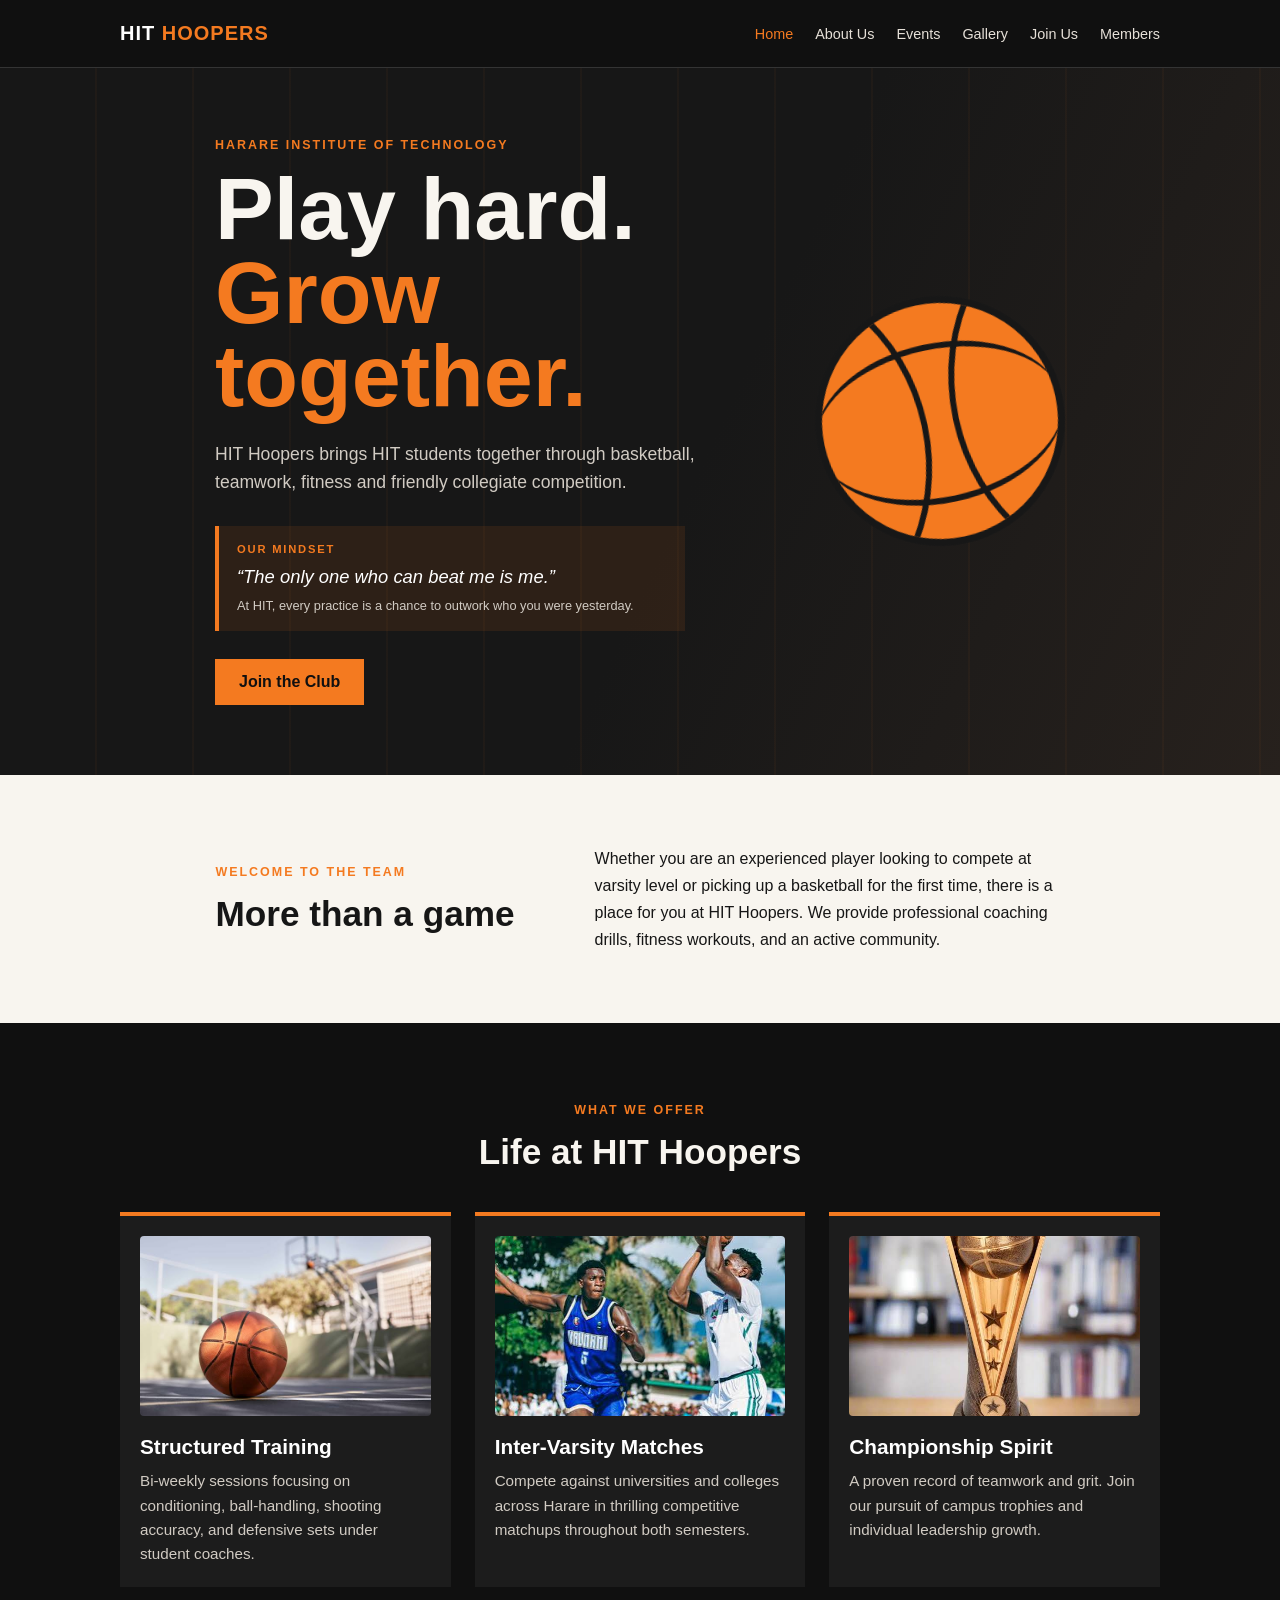
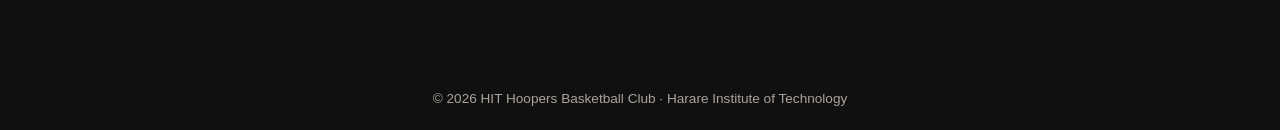
==== index.html @ 49d8e0f3 "feat: complete ICS 2102 Web Development Mini Project - HIT Hoopers website" ====
<!DOCTYPE html>
<html lang="en">
<head>
  <meta charset="UTF-8">
  <meta name="viewport" content="width=device-width, initial-scale=1.0">
  <title>HIT Hoopers | Home</title>
  <link rel="stylesheet" href="css/style.css">
  <script src="JS/script.js" defer></script>
</head>
<body>
  <header class="site-header">
    <nav class="navigation">
      <a class="logo" href="index.html">HIT <span>HOOPERS</span></a>

      <ul class="nav-links">
        <li><a class="active" href="index.html">Home</a></li>
        <li><a href="about.html">About Us</a></li>
        <li><a href="events.html">Events</a></li>
        <li><a href="gallery.html">Gallery</a></li>
        <li><a href="contact.html">Join Us</a></li>
        <li><a href="members.php">Members</a></li>
      </ul>
    </nav>
  </header>

  <main>
    <!-- Hero Banner with Mindset Quote -->
    <section class="hero reveal">
      <div class="hero-content">
        <p class="eyebrow">HARARE INSTITUTE OF TECHNOLOGY</p>
        <h1>Play hard.<br><span>Grow together.</span></h1>
        <p class="hero-text">
          HIT Hoopers brings HIT students together through basketball,
          teamwork, fitness and friendly collegiate competition.
        </p>
        <blockquote class="anime-quote">
          <span class="quote-label">OUR MINDSET</span>
          “The only one who can beat me is me.”
          <cite>At HIT, every practice is a chance to outwork who you were yesterday.</cite>
        </blockquote>
        <a class="button" href="contact.html">Join the Club</a>
      </div>

      <div class="basketball" aria-label="Basketball illustration">
        <div class="ball-line line-one"></div>
        <div class="ball-line line-two"></div>
        <div class="ball-line line-three"></div>
      </div>
    </section>

    <!-- Welcome Section -->
    <section class="welcome-section reveal">
      <div>
        <p class="eyebrow">WELCOME TO THE TEAM</p>
        <h2>More than a game</h2>
      </div>
      <p>
        Whether you are an experienced player looking to compete at varsity level or
        picking up a basketball for the first time, there is a place for you at HIT Hoopers.
        We provide professional coaching drills, fitness workouts, and an active community.
      </p>
    </section>

    <!-- Club Highlights Section with Images -->
    <section class="content-section reveal">
      <div style="text-align: center; margin-bottom: 40px;">
        <p class="eyebrow">WHAT WE OFFER</p>
        <h2>Life at HIT Hoopers</h2>
      </div>

      <div style="display: grid; grid-template-columns: repeat(auto-fit, minmax(300px, 1fr)); gap: 24px;">
        <article class="purpose-card" style="background: #1c1c1c; border-top: 4px solid #f47a20; padding: 20px;">
          <img src="images/campus-hoops-training-team.jpeg" alt="Training sessions" style="width: 100%; height: 180px; object-fit: cover; border-radius: 4px; margin-bottom: 15px;">
          <h3 style="color: #fff; font-size: 1.3rem; margin-bottom: 10px;">Structured Training</h3>
          <p style="color: #d1cbc3; font-size: 0.95rem; line-height: 1.6;">
            Bi-weekly sessions focusing on conditioning, ball-handling, shooting accuracy, and defensive sets under student coaches.
          </p>
        </article>

        <article class="purpose-card" style="background: #1c1c1c; border-top: 4px solid #f47a20; padding: 20px;">
          <img src="images/campus-hoops-game-action.jpeg" alt="Competitive fixtures" style="width: 100%; height: 180px; object-fit: cover; border-radius: 4px; margin-bottom: 15px;">
          <h3 style="color: #fff; font-size: 1.3rem; margin-bottom: 10px;">Inter-Varsity Matches</h3>
          <p style="color: #d1cbc3; font-size: 0.95rem; line-height: 1.6;">
            Compete against universities and colleges across Harare in thrilling competitive matchups throughout both semesters.
          </p>
        </article>

        <article class="purpose-card" style="background: #1c1c1c; border-top: 4px solid #f47a20; padding: 20px;">
          <img src="images/campus-hoops-trophy.jpeg" alt="Trophies and achievements" style="width: 100%; height: 180px; object-fit: cover; border-radius: 4px; margin-bottom: 15px;">
          <h3 style="color: #fff; font-size: 1.3rem; margin-bottom: 10px;">Championship Spirit</h3>
          <p style="color: #d1cbc3; font-size: 0.95rem; line-height: 1.6;">
            A proven record of teamwork and grit. Join our pursuit of campus trophies and individual leadership growth.
          </p>
        </article>
      </div>
    </section>
  </main>

  <footer class="site-footer">
    <p>&copy; 2026 HIT Hoopers Basketball Club · Harare Institute of Technology</p>
  </footer>
</body>
</html>
---- css/style.css ----
/* A small reset makes spacing more predictable on every browser. */
* {
  box-sizing: border-box;
  margin: 0;
  padding: 0;
}

body {
  background-color: #101010;
  color: #f8f5ef;
  font-family: Arial, Helvetica, sans-serif;
}

.site-header {
  background-color: #101010;
  border-bottom: 1px solid #343434;
  position: sticky;
  top: 0;
  transition: background-color 0.3s, box-shadow 0.3s;
  z-index: 10;
}

.site-header.scrolled {
  background-color: rgba(16, 16, 16, 0.96);
  box-shadow: 0 5px 18px rgba(0, 0, 0, 0.35);
}

.navigation {
  align-items: center;
  display: flex;
  justify-content: space-between;
  margin: auto;
  max-width: 1100px;
  padding: 22px 30px;
}

.logo {
  color: #ffffff;
  font-size: 1.25rem;
  font-weight: bold;
  letter-spacing: 1px;
  text-decoration: none;
}

.logo span,
.eyebrow,
h1 span {
  color: #f47a20;
}

.nav-links {
  display: flex;
  gap: 22px;
  list-style: none;
}

.nav-links a {
  color: #e6e0d8;
  font-size: 0.9rem;
  text-decoration: none;
}

.nav-links a:hover,
.nav-links .active {
  color: #f47a20;
}

.hero {
  align-items: center;
  background: linear-gradient(115deg, #171717 55%, #27211d);
  display: flex;
  gap: 70px;
  justify-content: center;
  min-height: 510px;
  padding: 70px 30px;
  position: relative;
}

.hero::before {
  animation: court-lines 12s linear infinite;
  background-image: repeating-linear-gradient(90deg, transparent 0, transparent 95px, rgba(244, 122, 32, 0.08) 96px, transparent 97px);
  content: "";
  inset: 0;
  pointer-events: none;
  position: absolute;
}

.hero-content,
.basketball {
  position: relative;
}

.hero-content {
  max-width: 530px;
}

.eyebrow {
  font-size: 0.78rem;
  font-weight: bold;
  letter-spacing: 2px;
  margin-bottom: 15px;
}

h1 {
  font-size: clamp(3rem, 7vw, 5.5rem);
  line-height: 0.95;
  margin-bottom: 22px;
}

.hero-text {
  color: #d1cbc3;
  font-size: 1.1rem;
  line-height: 1.6;
  margin-bottom: 30px;
  max-width: 480px;
}

.anime-quote {
  background: rgba(244, 122, 32, 0.1);
  border-left: 4px solid #f47a20;
  color: #ffffff;
  font-size: 1.15rem;
  font-style: italic;
  line-height: 1.5;
  margin: 0 0 28px;
  max-width: 470px;
  padding: 15px 18px;
}

.quote-label {
  color: #f47a20;
  display: block;
  font-size: 0.7rem;
  font-style: normal;
  font-weight: bold;
  letter-spacing: 1.8px;
  margin-bottom: 5px;
}

.anime-quote cite {
  color: #d1cbc3;
  display: block;
  font-size: 0.8rem;
  font-style: normal;
  margin-top: 6px;
}

.button {
  background-color: #f47a20;
  color: #101010;
  display: inline-block;
  font-weight: bold;
  padding: 14px 24px;
  text-decoration: none;
}

.button:hover {
  background-color: #ff974a;
}

/* This circle and its curved lines create a basketball without an image. */
.basketball {
  background-color: #f47a20;
  border: 7px solid #171717;
  border-radius: 50%;
  height: 250px;
  overflow: hidden;
  position: relative;
  transform: rotate(-12deg);
  width: 250px;
}

.ball-line {
  border: 6px solid #171717;
  border-radius: 50%;
  position: absolute;
}

.line-one {
  height: 360px;
  left: -195px;
  top: -61px;
  width: 300px;
}

.line-two {
  height: 360px;
  right: -195px;
  top: -61px;
  width: 300px;
}

.line-three {
  border-left: 0;
  border-right: 0;
  height: 160px;
  left: -8px;
  top: 40px;
  width: 250px;
}

.welcome-section {
  align-items: center;
  background-color: #f8f5ef;
  color: #161616;
  display: flex;
  gap: 80px;
  justify-content: center;
  padding: 70px 30px;
}

h2 {
  font-size: 2.2rem;
}

.welcome-section > p {
  line-height: 1.7;
  max-width: 470px;
}

.site-footer {
  color: #aaa39b;
  font-size: 0.85rem;
  padding: 24px 30px;
  text-align: center;
}

/* Gentle page and hover animations. */
.page-banner > *, .hero-content, .welcome-section > * { animation: appear 0.8s ease-out both; }
.page-banner > *:nth-child(2) { animation-delay: 0.12s; }
.page-banner > *:nth-child(3) { animation-delay: 0.24s; }
.basketball { animation: float-ball 3.5s ease-in-out infinite; }
@keyframes appear { from { opacity: 0; transform: translateY(20px); } to { opacity: 1; transform: translateY(0); } }
@keyframes float-ball { 0%, 100% { transform: rotate(-12deg) translateY(0); } 50% { transform: rotate(-4deg) translateY(-13px); } }
@keyframes court-lines { from { background-position: 0 0; } to { background-position: 192px 0; } }

.js-enabled .reveal { opacity: 0; transform: translateY(35px); transition: opacity 0.75s ease-out, transform 0.75s ease-out; }
.js-enabled .reveal.visible { opacity: 1; transform: translateY(0); }

/* Events */
.section-intro { color: #f47a20; font-weight: bold; margin-bottom: 22px; text-transform: uppercase; }
.event-list { display: grid; gap: 18px; grid-template-columns: repeat(3, 1fr); }
.event-card { animation: appear 0.7s ease-out both; background: #242424; border-bottom: 4px solid #f47a20; padding: 28px; transition: transform 0.25s, background-color 0.25s; }
.event-card:hover { background-color: #302b27; transform: translateY(-8px); }
.event-date { color: #f47a20; font-weight: bold; letter-spacing: 1px; margin-bottom: 25px; }
.event-card h2 { font-size: 1.55rem; margin-bottom: 10px; }.event-card > p:not(.event-date) { color: #d1cbc3; margin-bottom: 28px; }.event-card a { color: #fff; font-weight: bold; text-decoration: none; }

@media (max-width: 950px) {
  .event-list {
    grid-template-columns: repeat(2, minmax(0, 1fr));
  }
}

@media (max-width: 560px) {
  .events-section.content-section {
    padding-left: 18px;
    padding-right: 18px;
  }

  .event-list {
    grid-template-columns: 1fr;
  }

  .event-card {
    padding: 23px;
  }

  .event-card h2 {
    font-size: 1.35rem;
  }
}

/* Gallery */
.gallery-grid { display: grid; gap: 18px; grid-template-columns: repeat(3, 1fr); }
.gallery-item { align-items: center; animation: appear 0.8s ease-out both; display: flex; flex-direction: column; height: 220px; justify-content: center; margin: 0; overflow: hidden; position: relative; transition: transform 0.3s; }
.gallery-item:hover { transform: scale(1.04); }.gallery-item:hover .gallery-symbol { transform: scale(1.2) rotate(12deg); }.gallery-symbol { font-size: 4.5rem; transition: transform 0.35s; }.gallery-item figcaption { bottom: 18px; font-weight: bold; position: absolute; }
.gallery-one, .gallery-four { background: #db6419; }.gallery-two, .gallery-five { background: #53443b; }.gallery-three, .gallery-six { background: #8b3323; }.gallery-note { color: #aaa39b; margin-top: 25px; text-align: center; }

.gallery-item img {
  height: 100%;
  object-fit: cover;
  transition: transform 0.4s ease;
  width: 100%;
}

.gallery-item:hover img {
  transform: scale(1.12);
}

.purpose-card, .event-card, .gallery-item { transition: transform 0.35s ease, box-shadow 0.35s ease, background-color 0.25s; }
.purpose-card:hover, .gallery-item:hover { box-shadow: 0 14px 28px rgba(0, 0, 0, 0.25); transform: translateY(-8px); }

/* Join form and PHP response */
.contact-section { display: grid; gap: 80px; grid-template-columns: 1fr 1fr; }.contact-copy h2 { margin-bottom: 20px; }.contact-copy > p:last-child { color: #d1cbc3; line-height: 1.8; }
.join-form { background: #242424; display: flex; flex-direction: column; padding: 30px; }.join-form label { font-weight: bold; margin: 12px 0 7px; }.join-form input, .join-form textarea { background: #151515; border: 1px solid #555; color: #fff; font: inherit; padding: 12px; }.join-form input:focus, .join-form textarea:focus { border-color: #f47a20; outline: none; }.join-form .button { border: 0; cursor: pointer; margin-top: 12px; text-align: left; }.form-message { color: #ff974a; min-height: 20px; padding-top: 10px; }
.response-page { align-items: center; display: flex; justify-content: center; min-height: 100vh; padding: 30px; }.response-card { animation: appear 0.8s ease-out; background: #242424; max-width: 600px; padding: 55px; text-align: center; }.response-card h1 { font-size: 3rem; margin-bottom: 20px; }.response-card > p:not(.eyebrow) { color: #d1cbc3; line-height: 1.7; margin-bottom: 28px; }

/* About page */
.page-banner {
  background-color: #24201d;
  padding: 75px 30px;
  text-align: center;
}

.page-banner h1 {
  font-size: clamp(2.8rem, 6vw, 4.5rem);
  margin-bottom: 16px;
}

.page-banner > p:last-child {
  color: #d1cbc3;
  margin: auto;
  max-width: 550px;
}

.content-section {
  margin: auto;
  max-width: 1100px;
  padding: 80px 30px;
}

.about-introduction {
  align-items: start;
  display: grid;
  gap: 70px;
  grid-template-columns: 1fr 1fr;
}

.about-introduction > p {
  color: #d1cbc3;
  font-size: 1.08rem;
  line-height: 1.8;
}

.purpose-section {
  background-color: #f8f5ef;
  color: #171717;
  display: grid;
  gap: 24px;
  grid-template-columns: repeat(3, 1fr);
  padding: 70px max(30px, calc((100% - 1040px) / 2));
}

.purpose-card {
  border-top: 5px solid #f47a20;
  padding: 25px 5px;
}

.purpose-card h2 {
  font-size: 1.7rem;
  margin-bottom: 15px;
}

.purpose-card p,
.purpose-card li {
  line-height: 1.7;
}

.purpose-card ul {
  padding-left: 20px;
}

.committee-section h2 {
  margin-bottom: 30px;
}

.table-wrapper {
  overflow-x: auto;
}

table {
  border-collapse: collapse;
  min-width: 650px;
  width: 100%;
}

th,
td {
  border-bottom: 1px solid #3b3b3b;
  padding: 17px;
  text-align: left;
}

th {
  background-color: #f47a20;
  color: #171717;
}

td {
  color: #ded8d0;
}

@media (max-width: 700px) {
  .navigation,
  .hero,
  .welcome-section {
    align-items: flex-start;
    flex-direction: column;
  }

  .navigation {
    gap: 18px;
  }

  .nav-links {
    flex-wrap: wrap;
    gap: 12px 18px;
  }

  .hero {
    gap: 40px;
  }

  .basketball {
    align-self: center;
    height: 190px;
    width: 190px;
  }

  .about-introduction,
  .purpose-section,
  .event-list,
  .gallery-grid,
  .contact-section {
    grid-template-columns: 1fr;
  }

  .about-introduction {
    gap: 25px;
  }
}

/* ==========================================================================
   Interactive Enhancements: Filters, Modal Lightbox, & Detailed Forms
   ========================================================================== */

/* Filter Controls for Events (onclick demonstration) */
.events-header-bar {
  display: flex;
  justify-content: space-between;
  align-items: center;
  flex-wrap: wrap;
  gap: 15px;
  margin-bottom: 25px;
}

.filter-controls {
  display: flex;
  gap: 10px;
  flex-wrap: wrap;
}

.filter-btn {
  background: #242424;
  border: 1px solid #444;
  color: #d1cbc3;
  padding: 8px 16px;
  border-radius: 20px;
  font-size: 0.85rem;
  font-weight: bold;
  cursor: pointer;
  transition: all 0.25s ease;
}

.filter-btn:hover,
.filter-btn.active {
  background: #f47a20;
  border-color: #f47a20;
  color: #101010;
}

/* Gallery Modal / Lightbox (interactive onclick modal) */
.gallery-modal {
  display: none;
  position: fixed;
  z-index: 1000;
  inset: 0;
  background-color: rgba(0, 0, 0, 0.85);
  backdrop-filter: blur(5px);
  justify-content: center;
  align-items: center;
  padding: 20px;
}

.gallery-modal.open {
  display: flex;
  animation: appear 0.3s ease-out;
}

.gallery-modal-content {
  position: relative;
  max-width: 900px;
  width: 100%;
  background: #1e1e1e;
  border: 1px solid #444;
  border-radius: 8px;
  padding: 18px;
  text-align: center;
}

.gallery-modal-content img {
  max-height: 75vh;
  width: auto;
  max-width: 100%;
  border-radius: 4px;
  object-fit: contain;
}

.gallery-modal-close {
  position: absolute;
  top: 10px;
  right: 16px;
  color: #fff;
  font-size: 2.2rem;
  font-weight: bold;
  cursor: pointer;
  transition: color 0.2s;
  line-height: 1;
}

.gallery-modal-close:hover {
  color: #f47a20;
}

/* Enhanced Form Controls (select, radio buttons, fieldsets) */
.join-form select {
  background: #151515;
  border: 1px solid #555;
  color: #fff;
  font: inherit;
  padding: 12px;
}

.join-form select:focus {
  border-color: #f47a20;
  outline: none;
}

.radio-group {
  display: flex;
  gap: 20px;
  margin: 10px 0 16px;
  flex-wrap: wrap;
}

.radio-label {
  display: flex;
  align-items: center;
  gap: 8px;
  cursor: pointer;
  font-size: 0.95rem;
  color: #d1cbc3;
}

.radio-label input[type="radio"] {
  accent-color: #f47a20;
  width: 18px;
  height: 18px;
}

/* Ordered list styling for membership steps */
.steps-list {
  counter-reset: step-counter;
  list-style: none;
  padding-left: 0;
  margin-top: 20px;
}

.steps-list li {
  counter-increment: step-counter;
  position: relative;
  padding-left: 45px;
  margin-bottom: 22px;
  line-height: 1.6;
}

.steps-list li::before {
  content: counter(step-counter);
  position: absolute;
  left: 0;
  top: 0;
  background-color: #f47a20;
  color: #101010;
  font-weight: bold;
  border-radius: 50%;
  width: 30px;
  height: 30px;
  display: flex;
  align-items: center;
  justify-content: center;
  font-size: 0.9rem;
}
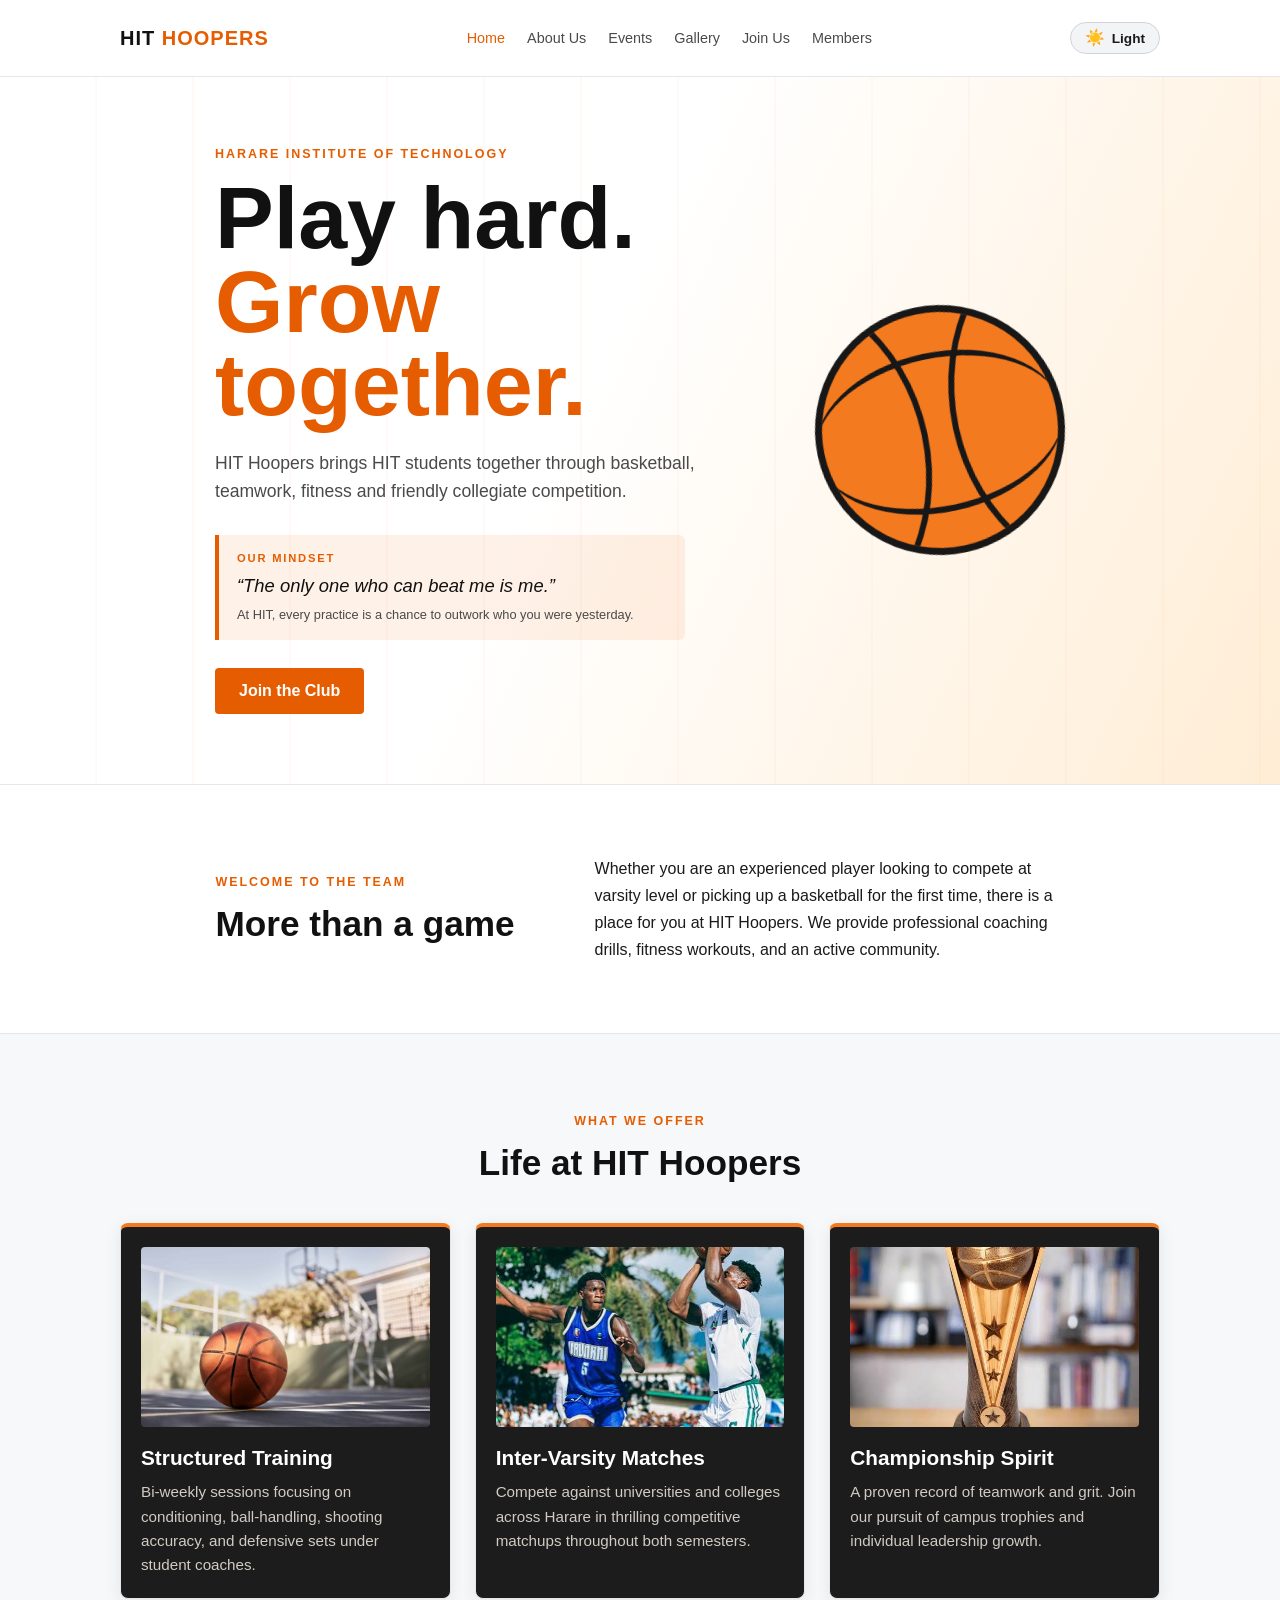
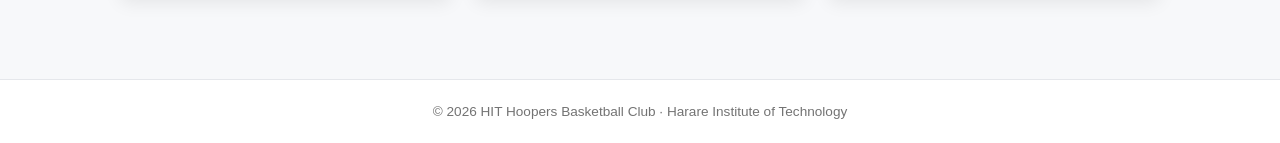
==== commit 28a0eb16: "feat: add automatic browser theme detection and interactive light/dark mode switcher" ====
--- a/index.html
+++ b/index.html
@@ -5,6 +5,9 @@
   <meta name="viewport" content="width=device-width, initial-scale=1.0">
   <title>HIT Hoopers | Home</title>
   <link rel="stylesheet" href="css/style.css">
+  <script>
+    (function(){var s=localStorage.getItem('hit_hoopers_theme');var d=window.matchMedia&&window.matchMedia('(prefers-color-scheme: dark)').matches;document.documentElement.setAttribute('data-theme',s||(d?'dark':'light'));})();
+  </script>
   <script src="JS/script.js" defer></script>
 </head>
 <body>
@@ -20,6 +23,11 @@
         <li><a href="contact.html">Join Us</a></li>
         <li><a href="members.php">Members</a></li>
       </ul>
+
+      <button id="theme-toggle" class="theme-toggle-btn" type="button" aria-label="Toggle theme" title="Switch between Dark and Light mode">
+        <span class="theme-icon">🌙</span>
+        <span class="theme-label">Dark</span>
+      </button>
     </nav>
   </header>
 
--- a/css/style.css
+++ b/css/style.css
@@ -1,3 +1,72 @@
+/* ==========================================================================
+   CSS Custom Properties (Dark / Light Theme System)
+   ========================================================================== */
+:root {
+  --bg-body: #101010;
+  --bg-header: #101010;
+  --bg-header-scrolled: rgba(16, 16, 16, 0.96);
+  --bg-hero: linear-gradient(115deg, #171717 55%, #27211d);
+  --bg-banner: #24201d;
+  --bg-card: #242424;
+  --bg-card-hover: #302b27;
+  --bg-welcome: #f8f5ef;
+  --text-welcome: #161616;
+  --bg-purpose: #f8f5ef;
+  --text-purpose: #171717;
+  --text-primary: #f8f5ef;
+  --text-secondary: #d1cbc3;
+  --text-muted: #aaa39b;
+  --text-heading: #ffffff;
+  --accent: #f47a20;
+  --accent-hover: #ff974a;
+  --border-color: #343434;
+  --input-bg: #151515;
+  --input-border: #555555;
+  --input-text: #ffffff;
+  --table-border: #3b3b3b;
+  --table-th-bg: #f47a20;
+  --table-th-text: #171717;
+  --table-td-text: #ded8d0;
+  --modal-bg: #1e1e1e;
+  --shadow-card: 0 5px 18px rgba(0, 0, 0, 0.35);
+  --theme-btn-bg: #222222;
+  --theme-btn-border: #444444;
+  --theme-btn-text: #f8f5ef;
+}
+
+[data-theme="light"] {
+  --bg-body: #f7f8fa;
+  --bg-header: #ffffff;
+  --bg-header-scrolled: rgba(255, 255, 255, 0.96);
+  --bg-hero: linear-gradient(115deg, #ffffff 45%, #ffedd5 100%);
+  --bg-banner: #fff7ed;
+  --bg-card: #ffffff;
+  --bg-card-hover: #fff3e6;
+  --bg-welcome: #ffffff;
+  --text-welcome: #1a1a1a;
+  --bg-purpose: #f3f4f6;
+  --text-purpose: #1a1a1a;
+  --text-primary: #1a1a1a;
+  --text-secondary: #4a4a4a;
+  --text-muted: #737373;
+  --text-heading: #111111;
+  --accent: #e65c00;
+  --accent-hover: #f47a20;
+  --border-color: #e5e7eb;
+  --input-bg: #ffffff;
+  --input-border: #d1d5db;
+  --input-text: #1a1a1a;
+  --table-border: #e5e7eb;
+  --table-th-bg: #e65c00;
+  --table-th-text: #ffffff;
+  --table-td-text: #262626;
+  --modal-bg: #ffffff;
+  --shadow-card: 0 4px 18px rgba(0, 0, 0, 0.08);
+  --theme-btn-bg: #f3f4f6;
+  --theme-btn-border: #d1d5db;
+  --theme-btn-text: #1a1a1a;
+}
+
 /* A small reset makes spacing more predictable on every browser. */
 * {
   box-sizing: border-box;
@@ -6,23 +75,24 @@
 }
 
 body {
-  background-color: #101010;
-  color: #f8f5ef;
+  background-color: var(--bg-body);
+  color: var(--text-primary);
   font-family: Arial, Helvetica, sans-serif;
+  transition: background-color 0.3s ease, color 0.3s ease;
 }
 
 .site-header {
-  background-color: #101010;
-  border-bottom: 1px solid #343434;
+  background-color: var(--bg-header);
+  border-bottom: 1px solid var(--border-color);
   position: sticky;
   top: 0;
-  transition: background-color 0.3s, box-shadow 0.3s;
+  transition: background-color 0.3s, box-shadow 0.3s, border-color 0.3s;
   z-index: 10;
 }
 
 .site-header.scrolled {
-  background-color: rgba(16, 16, 16, 0.96);
-  box-shadow: 0 5px 18px rgba(0, 0, 0, 0.35);
+  background-color: var(--bg-header-scrolled);
+  box-shadow: var(--shadow-card);
 }
 
 .navigation {
@@ -32,48 +102,82 @@
   margin: auto;
   max-width: 1100px;
   padding: 22px 30px;
+  gap: 20px;
 }
 
 .logo {
-  color: #ffffff;
+  color: var(--text-heading);
   font-size: 1.25rem;
   font-weight: bold;
   letter-spacing: 1px;
   text-decoration: none;
+  transition: color 0.3s ease;
 }
 
 .logo span,
 .eyebrow,
 h1 span {
-  color: #f47a20;
+  color: var(--accent);
 }
 
 .nav-links {
   display: flex;
   gap: 22px;
   list-style: none;
+  align-items: center;
 }
 
 .nav-links a {
-  color: #e6e0d8;
+  color: var(--text-secondary);
   font-size: 0.9rem;
   text-decoration: none;
+  transition: color 0.2s;
 }
 
 .nav-links a:hover,
 .nav-links .active {
-  color: #f47a20;
+  color: var(--accent);
+}
+
+/* Interactive Theme Toggle Button */
+.theme-toggle-btn {
+  align-items: center;
+  background-color: var(--theme-btn-bg);
+  border: 1px solid var(--theme-btn-border);
+  border-radius: 20px;
+  color: var(--theme-btn-text);
+  cursor: pointer;
+  display: inline-flex;
+  font-family: inherit;
+  font-size: 0.85rem;
+  font-weight: 600;
+  gap: 7px;
+  padding: 7px 14px;
+  transition: all 0.25s ease;
+  user-select: none;
+}
+
+.theme-toggle-btn:hover {
+  border-color: var(--accent);
+  color: var(--accent);
+  transform: translateY(-1px);
+}
+
+.theme-toggle-btn .theme-icon {
+  font-size: 1rem;
+  line-height: 1;
 }
 
 .hero {
   align-items: center;
-  background: linear-gradient(115deg, #171717 55%, #27211d);
+  background: var(--bg-hero);
   display: flex;
   gap: 70px;
   justify-content: center;
   min-height: 510px;
   padding: 70px 30px;
   position: relative;
+  transition: background 0.3s ease;
 }
 
 .hero::before {
@@ -105,10 +209,11 @@
   font-size: clamp(3rem, 7vw, 5.5rem);
   line-height: 0.95;
   margin-bottom: 22px;
+  color: var(--text-heading);
 }
 
 .hero-text {
-  color: #d1cbc3;
+  color: var(--text-secondary);
   font-size: 1.1rem;
   line-height: 1.6;
   margin-bottom: 30px;
@@ -117,18 +222,19 @@
 
 .anime-quote {
   background: rgba(244, 122, 32, 0.1);
-  border-left: 4px solid #f47a20;
-  color: #ffffff;
+  border-left: 4px solid var(--accent);
+  color: var(--text-heading);
   font-size: 1.15rem;
   font-style: italic;
   line-height: 1.5;
   margin: 0 0 28px;
   max-width: 470px;
   padding: 15px 18px;
+  border-radius: 0 6px 6px 0;
 }
 
 .quote-label {
-  color: #f47a20;
+  color: var(--accent);
   display: block;
   font-size: 0.7rem;
   font-style: normal;
@@ -138,7 +244,7 @@
 }
 
 .anime-quote cite {
-  color: #d1cbc3;
+  color: var(--text-secondary);
   display: block;
   font-size: 0.8rem;
   font-style: normal;
@@ -146,16 +252,19 @@
 }
 
 .button {
-  background-color: #f47a20;
-  color: #101010;
+  background-color: var(--accent);
+  color: #ffffff;
   display: inline-block;
   font-weight: bold;
   padding: 14px 24px;
   text-decoration: none;
+  border-radius: 4px;
+  transition: background-color 0.2s, transform 0.2s;
 }
 
 .button:hover {
-  background-color: #ff974a;
+  background-color: var(--accent-hover);
+  transform: translateY(-1px);
 }
 
 /* This circle and its curved lines create a basketball without an image. */
@@ -201,16 +310,20 @@
 
 .welcome-section {
   align-items: center;
-  background-color: #f8f5ef;
-  color: #161616;
+  background-color: var(--bg-welcome);
+  color: var(--text-welcome);
   display: flex;
   gap: 80px;
   justify-content: center;
   padding: 70px 30px;
+  border-top: 1px solid var(--border-color);
+  border-bottom: 1px solid var(--border-color);
+  transition: background-color 0.3s ease, color 0.3s ease;
 }
 
 h2 {
   font-size: 2.2rem;
+  color: var(--text-heading);
 }
 
 .welcome-section > p {
@@ -219,10 +332,13 @@
 }
 
 .site-footer {
-  color: #aaa39b;
+  background-color: var(--bg-header);
+  border-top: 1px solid var(--border-color);
+  color: var(--text-muted);
   font-size: 0.85rem;
   padding: 24px 30px;
   text-align: center;
+  transition: background-color 0.3s ease, color 0.3s ease;
 }
 
 /* Gentle page and hover animations. */
@@ -238,12 +354,42 @@
 .js-enabled .reveal.visible { opacity: 1; transform: translateY(0); }
 
 /* Events */
-.section-intro { color: #f47a20; font-weight: bold; margin-bottom: 22px; text-transform: uppercase; }
+.section-intro { color: var(--accent); font-weight: bold; margin-bottom: 22px; text-transform: uppercase; }
 .event-list { display: grid; gap: 18px; grid-template-columns: repeat(3, 1fr); }
-.event-card { animation: appear 0.7s ease-out both; background: #242424; border-bottom: 4px solid #f47a20; padding: 28px; transition: transform 0.25s, background-color 0.25s; }
-.event-card:hover { background-color: #302b27; transform: translateY(-8px); }
-.event-date { color: #f47a20; font-weight: bold; letter-spacing: 1px; margin-bottom: 25px; }
-.event-card h2 { font-size: 1.55rem; margin-bottom: 10px; }.event-card > p:not(.event-date) { color: #d1cbc3; margin-bottom: 28px; }.event-card a { color: #fff; font-weight: bold; text-decoration: none; }
+.event-card { 
+  animation: appear 0.7s ease-out both; 
+  background: var(--bg-card); 
+  border: 1px solid var(--border-color);
+  border-bottom: 4px solid var(--accent); 
+  border-radius: 6px;
+  box-shadow: var(--shadow-card);
+  padding: 28px; 
+  transition: transform 0.25s, background-color 0.25s, box-shadow 0.25s; 
+}
+.event-card:hover { 
+  background-color: var(--bg-card-hover); 
+  transform: translateY(-8px); 
+}
+.event-date { 
+  color: var(--accent); 
+  font-weight: bold; 
+  letter-spacing: 1px; 
+  margin-bottom: 25px; 
+}
+.event-card h2 { 
+  color: var(--text-heading);
+  font-size: 1.55rem; 
+  margin-bottom: 10px; 
+}
+.event-card > p:not(.event-date) { 
+  color: var(--text-secondary); 
+  margin-bottom: 28px; 
+}
+.event-card a { 
+  color: var(--accent); 
+  font-weight: bold; 
+  text-decoration: none; 
+}
 
 @media (max-width: 950px) {
   .event-list {
@@ -291,24 +437,98 @@
 .purpose-card:hover, .gallery-item:hover { box-shadow: 0 14px 28px rgba(0, 0, 0, 0.25); transform: translateY(-8px); }
 
 /* Join form and PHP response */
-.contact-section { display: grid; gap: 80px; grid-template-columns: 1fr 1fr; }.contact-copy h2 { margin-bottom: 20px; }.contact-copy > p:last-child { color: #d1cbc3; line-height: 1.8; }
-.join-form { background: #242424; display: flex; flex-direction: column; padding: 30px; }.join-form label { font-weight: bold; margin: 12px 0 7px; }.join-form input, .join-form textarea { background: #151515; border: 1px solid #555; color: #fff; font: inherit; padding: 12px; }.join-form input:focus, .join-form textarea:focus { border-color: #f47a20; outline: none; }.join-form .button { border: 0; cursor: pointer; margin-top: 12px; text-align: left; }.form-message { color: #ff974a; min-height: 20px; padding-top: 10px; }
-.response-page { align-items: center; display: flex; justify-content: center; min-height: 100vh; padding: 30px; }.response-card { animation: appear 0.8s ease-out; background: #242424; max-width: 600px; padding: 55px; text-align: center; }.response-card h1 { font-size: 3rem; margin-bottom: 20px; }.response-card > p:not(.eyebrow) { color: #d1cbc3; line-height: 1.7; margin-bottom: 28px; }
+.contact-section { display: grid; gap: 80px; grid-template-columns: 1fr 1fr; }
+.contact-copy h2 { margin-bottom: 20px; color: var(--text-heading); }
+.contact-copy > p:last-child { color: var(--text-secondary); line-height: 1.8; }
+.join-form { 
+  background: var(--bg-card); 
+  border: 1px solid var(--border-color);
+  border-radius: 8px;
+  box-shadow: var(--shadow-card);
+  display: flex; 
+  flex-direction: column; 
+  padding: 30px; 
+  transition: background-color 0.3s ease, border-color 0.3s ease;
+}
+.join-form label { 
+  color: var(--text-heading);
+  font-weight: bold; 
+  margin: 12px 0 7px; 
+}
+.join-form input, 
+.join-form select,
+.join-form textarea { 
+  background: var(--input-bg); 
+  border: 1px solid var(--input-border); 
+  border-radius: 4px;
+  color: var(--input-text); 
+  font: inherit; 
+  padding: 12px; 
+  transition: border-color 0.2s;
+}
+.join-form input:focus, 
+.join-form select:focus,
+.join-form textarea:focus { 
+  border-color: var(--accent); 
+  outline: none; 
+}
+.join-form .button { 
+  border: 0; 
+  cursor: pointer; 
+  margin-top: 12px; 
+  text-align: left; 
+}
+.form-message { 
+  color: var(--accent); 
+  min-height: 20px; 
+  padding-top: 10px; 
+}
+.response-page { 
+  align-items: center; 
+  display: flex; 
+  justify-content: center; 
+  min-height: 100vh; 
+  padding: 30px; 
+  background-color: var(--bg-body);
+}
+.response-card { 
+  animation: appear 0.8s ease-out; 
+  background: var(--bg-card); 
+  border: 1px solid var(--border-color);
+  border-radius: 8px;
+  box-shadow: var(--shadow-card);
+  max-width: 600px; 
+  padding: 55px; 
+  text-align: center; 
+}
+.response-card h1 { 
+  color: var(--text-heading);
+  font-size: 3rem; 
+  margin-bottom: 20px; 
+}
+.response-card > p:not(.eyebrow) { 
+  color: var(--text-secondary); 
+  line-height: 1.7; 
+  margin-bottom: 28px; 
+}
 
 /* About page */
 .page-banner {
-  background-color: #24201d;
+  background-color: var(--bg-banner);
+  border-bottom: 1px solid var(--border-color);
   padding: 75px 30px;
   text-align: center;
+  transition: background-color 0.3s ease;
 }
 
 .page-banner h1 {
   font-size: clamp(2.8rem, 6vw, 4.5rem);
   margin-bottom: 16px;
+  color: var(--text-heading);
 }
 
 .page-banner > p:last-child {
-  color: #d1cbc3;
+  color: var(--text-secondary);
   margin: auto;
   max-width: 550px;
 }
@@ -327,32 +547,42 @@
 }
 
 .about-introduction > p {
-  color: #d1cbc3;
+  color: var(--text-secondary);
   font-size: 1.08rem;
   line-height: 1.8;
 }
 
 .purpose-section {
-  background-color: #f8f5ef;
-  color: #171717;
+  background-color: var(--bg-purpose);
+  color: var(--text-purpose);
+  border-top: 1px solid var(--border-color);
+  border-bottom: 1px solid var(--border-color);
   display: grid;
   gap: 24px;
   grid-template-columns: repeat(3, 1fr);
   padding: 70px max(30px, calc((100% - 1040px) / 2));
+  transition: background-color 0.3s ease, color 0.3s ease;
 }
 
 .purpose-card {
-  border-top: 5px solid #f47a20;
-  padding: 25px 5px;
+  background-color: var(--bg-card);
+  border: 1px solid var(--border-color);
+  border-top: 5px solid var(--accent);
+  border-radius: 8px;
+  box-shadow: var(--shadow-card);
+  padding: 28px 20px;
+  transition: transform 0.25s ease, background-color 0.25s ease;
 }
 
 .purpose-card h2 {
+  color: var(--text-heading);
   font-size: 1.7rem;
   margin-bottom: 15px;
 }
 
 .purpose-card p,
 .purpose-card li {
+  color: var(--text-secondary);
   line-height: 1.7;
 }
 
@@ -361,6 +591,7 @@
 }
 
 .committee-section h2 {
+  color: var(--text-heading);
   margin-bottom: 30px;
 }
 
@@ -372,22 +603,26 @@
   border-collapse: collapse;
   min-width: 650px;
   width: 100%;
+  background: var(--bg-card);
+  border: 1px solid var(--border-color);
+  border-radius: 6px;
+  overflow: hidden;
 }
 
 th,
 td {
-  border-bottom: 1px solid #3b3b3b;
+  border-bottom: 1px solid var(--table-border);
   padding: 17px;
   text-align: left;
 }
 
 th {
-  background-color: #f47a20;
-  color: #171717;
+  background-color: var(--table-th-bg);
+  color: var(--table-th-text);
 }
 
 td {
-  color: #ded8d0;
+  color: var(--table-td-text);
 }
 
 @media (max-width: 700px) {
@@ -451,9 +686,9 @@
 }
 
 .filter-btn {
-  background: #242424;
-  border: 1px solid #444;
-  color: #d1cbc3;
+  background: var(--bg-card);
+  border: 1px solid var(--border-color);
+  color: var(--text-secondary);
   padding: 8px 16px;
   border-radius: 20px;
   font-size: 0.85rem;
@@ -464,9 +699,9 @@
 
 .filter-btn:hover,
 .filter-btn.active {
-  background: #f47a20;
-  border-color: #f47a20;
-  color: #101010;
+  background: var(--accent);
+  border-color: var(--accent);
+  color: #ffffff;
 }
 
 /* Gallery Modal / Lightbox (interactive onclick modal) */
@@ -491,11 +726,12 @@
   position: relative;
   max-width: 900px;
   width: 100%;
-  background: #1e1e1e;
-  border: 1px solid #444;
+  background: var(--modal-bg);
+  border: 1px solid var(--border-color);
   border-radius: 8px;
   padding: 18px;
   text-align: center;
+  color: var(--text-primary);
 }
 
 .gallery-modal-content img {
@@ -510,7 +746,7 @@
   position: absolute;
   top: 10px;
   right: 16px;
-  color: #fff;
+  color: var(--text-primary);
   font-size: 2.2rem;
   font-weight: bold;
   cursor: pointer;
@@ -519,20 +755,20 @@
 }
 
 .gallery-modal-close:hover {
-  color: #f47a20;
+  color: var(--accent);
 }
 
 /* Enhanced Form Controls (select, radio buttons, fieldsets) */
 .join-form select {
-  background: #151515;
-  border: 1px solid #555;
-  color: #fff;
+  background: var(--input-bg);
+  border: 1px solid var(--input-border);
+  color: var(--input-text);
   font: inherit;
   padding: 12px;
 }
 
 .join-form select:focus {
-  border-color: #f47a20;
+  border-color: var(--accent);
   outline: none;
 }
 
@@ -549,11 +785,11 @@
   gap: 8px;
   cursor: pointer;
   font-size: 0.95rem;
-  color: #d1cbc3;
+  color: var(--text-secondary);
 }
 
 .radio-label input[type="radio"] {
-  accent-color: #f47a20;
+  accent-color: var(--accent);
   width: 18px;
   height: 18px;
 }
@@ -579,8 +815,8 @@
   position: absolute;
   left: 0;
   top: 0;
-  background-color: #f47a20;
-  color: #101010;
+  background-color: var(--accent);
+  color: #ffffff;
   font-weight: bold;
   border-radius: 50%;
   width: 30px;
@@ -591,3 +827,211 @@
   font-size: 0.9rem;
 }
 
+/* Database Stats & Table Controls (members.php) */
+.stat-card {
+  background: var(--bg-card);
+  border: 1px solid var(--border-color);
+  border-radius: 8px;
+  box-shadow: var(--shadow-card);
+  padding: 25px;
+  transition: transform 0.25s ease, background-color 0.25s ease;
+}
+
+.stat-card:hover {
+  transform: translateY(-4px);
+}
+
+.stat-number {
+  font-size: 2.6rem;
+  color: var(--text-heading);
+}
+
+.search-input {
+  background: var(--input-bg);
+  border: 1px solid var(--input-border);
+  color: var(--input-text);
+  padding: 10px 14px;
+  border-radius: 4px;
+  min-width: 280px;
+  font: inherit;
+  transition: border-color 0.2s;
+}
+
+.search-input:focus {
+  border-color: var(--accent);
+  outline: none;
+}
+
+
+/* ==========================================================================
+   Celebratory Basketball Animation for Congratulations Screen (process-form.php)
+   ========================================================================== */
+.congrats-ball-wrapper {
+  position: relative;
+  display: flex;
+  flex-direction: column;
+  align-items: center;
+  justify-content: center;
+  margin: 0 auto 25px;
+  width: 140px;
+  height: 145px;
+  cursor: pointer;
+  user-select: none;
+}
+
+.congrats-basketball {
+  width: 110px;
+  height: 110px;
+  border-radius: 50%;
+  background: radial-gradient(circle at 35% 30%, #ffa55d 0%, #f47a20 45%, #be4e03 85%, #7a2d00 100%);
+  border: 4px solid #141414;
+  position: relative;
+  overflow: hidden;
+  box-shadow: inset -6px -6px 14px rgba(0, 0, 0, 0.5),
+              inset 5px 5px 10px rgba(255, 255, 255, 0.25),
+              0 8px 20px rgba(0, 0, 0, 0.35);
+  animation: congrats-drop 0.9s cubic-bezier(0.28, 0.84, 0.42, 1) forwards,
+             congrats-idle-bounce 1.6s ease-in-out 0.9s infinite;
+  transform-origin: center bottom;
+  z-index: 2;
+  transition: filter 0.2s ease;
+}
+
+.congrats-basketball:hover {
+  filter: brightness(1.12);
+}
+
+.congrats-ball-shine {
+  position: absolute;
+  top: 10px;
+  left: 14px;
+  width: 28px;
+  height: 14px;
+  border-radius: 50%;
+  background: radial-gradient(ellipse at center, rgba(255, 255, 255, 0.45) 0%, rgba(255, 255, 255, 0) 70%);
+  transform: rotate(-35deg);
+  pointer-events: none;
+  z-index: 3;
+}
+
+.congrats-ball-line {
+  border: 3.5px solid #141414;
+  border-radius: 50%;
+  position: absolute;
+}
+
+.congrats-line-one {
+  height: 160px;
+  left: -88px;
+  top: -26px;
+  width: 130px;
+}
+
+.congrats-line-two {
+  height: 160px;
+  right: -88px;
+  top: -26px;
+  width: 130px;
+}
+
+.congrats-line-three {
+  border-left: 0;
+  border-right: 0;
+  height: 70px;
+  left: -4px;
+  top: 18px;
+  width: 114px;
+}
+
+/* Floor Shadow under Basketball */
+.congrats-ball-shadow {
+  width: 85px;
+  height: 12px;
+  background: radial-gradient(ellipse at center, rgba(0, 0, 0, 0.6) 0%, rgba(0, 0, 0, 0) 72%);
+  border-radius: 50%;
+  margin-top: 8px;
+  animation: congrats-shadow-drop 0.9s cubic-bezier(0.28, 0.84, 0.42, 1) forwards,
+             congrats-shadow-idle 1.6s ease-in-out 0.9s infinite;
+  pointer-events: none;
+  z-index: 1;
+}
+
+/* Celebratory Sparkles */
+.congrats-sparkle {
+  position: absolute;
+  font-size: 1.15rem;
+  color: #f47a20;
+  pointer-events: none;
+  animation: sparkle-pulse 1.8s ease-in-out infinite;
+}
+.congrats-sparkle-1 { top: 12px; left: -10px; animation-delay: 0.1s; }
+.congrats-sparkle-2 { top: 20px; right: -10px; animation-delay: 0.5s; color: #4ade80; }
+.congrats-sparkle-3 { bottom: 25px; left: -8px; animation-delay: 0.9s; font-size: 0.85rem; color: #ffd166; }
+.congrats-sparkle-4 { bottom: 30px; right: -6px; animation-delay: 1.3s; font-size: 0.85rem; }
+
+/* Interactive Spin on Click */
+.congrats-basketball.spin-active {
+  animation: congrats-spin 0.85s cubic-bezier(0.25, 1, 0.5, 1) forwards !important;
+}
+
+@keyframes congrats-drop {
+  0% {
+    transform: translateY(-80px) rotate(-25deg) scale(0.9, 1.1);
+    opacity: 0;
+  }
+  50% {
+    transform: translateY(0) rotate(10deg) scale(1.15, 0.85);
+    opacity: 1;
+  }
+  75% {
+    transform: translateY(-24px) rotate(-8deg) scale(0.98, 1.02);
+  }
+  90% {
+    transform: translateY(0) rotate(4deg) scale(1.06, 0.94);
+  }
+  100% {
+    transform: translateY(0) rotate(0deg) scale(1, 1);
+    opacity: 1;
+  }
+}
+
+@keyframes congrats-idle-bounce {
+  0%, 100% {
+    transform: translateY(0) rotate(-4deg) scale(1, 1);
+  }
+  50% {
+    transform: translateY(-15px) rotate(4deg) scale(0.97, 1.03);
+  }
+}
+
+@keyframes congrats-shadow-drop {
+  0% { transform: scale(0.2); opacity: 0; }
+  50% { transform: scale(1.25); opacity: 0.8; }
+  75% { transform: scale(0.65); opacity: 0.35; }
+  90% { transform: scale(1.1); opacity: 0.7; }
+  100% { transform: scale(1); opacity: 0.5; }
+}
+
+@keyframes congrats-shadow-idle {
+  0%, 100% {
+    transform: scale(1);
+    opacity: 0.55;
+  }
+  50% {
+    transform: scale(0.65);
+    opacity: 0.25;
+  }
+}
+
+@keyframes congrats-spin {
+  0% { transform: translateY(0) rotate(0deg) scale(1); }
+  50% { transform: translateY(-30px) rotate(360deg) scale(1.1); }
+  100% { transform: translateY(0) rotate(720deg) scale(1); }
+}
+
+@keyframes sparkle-pulse {
+  0%, 100% { transform: scale(0.6) rotate(0deg); opacity: 0.3; }
+  50% { transform: scale(1.2) rotate(20deg); opacity: 1; }
+}
+
+
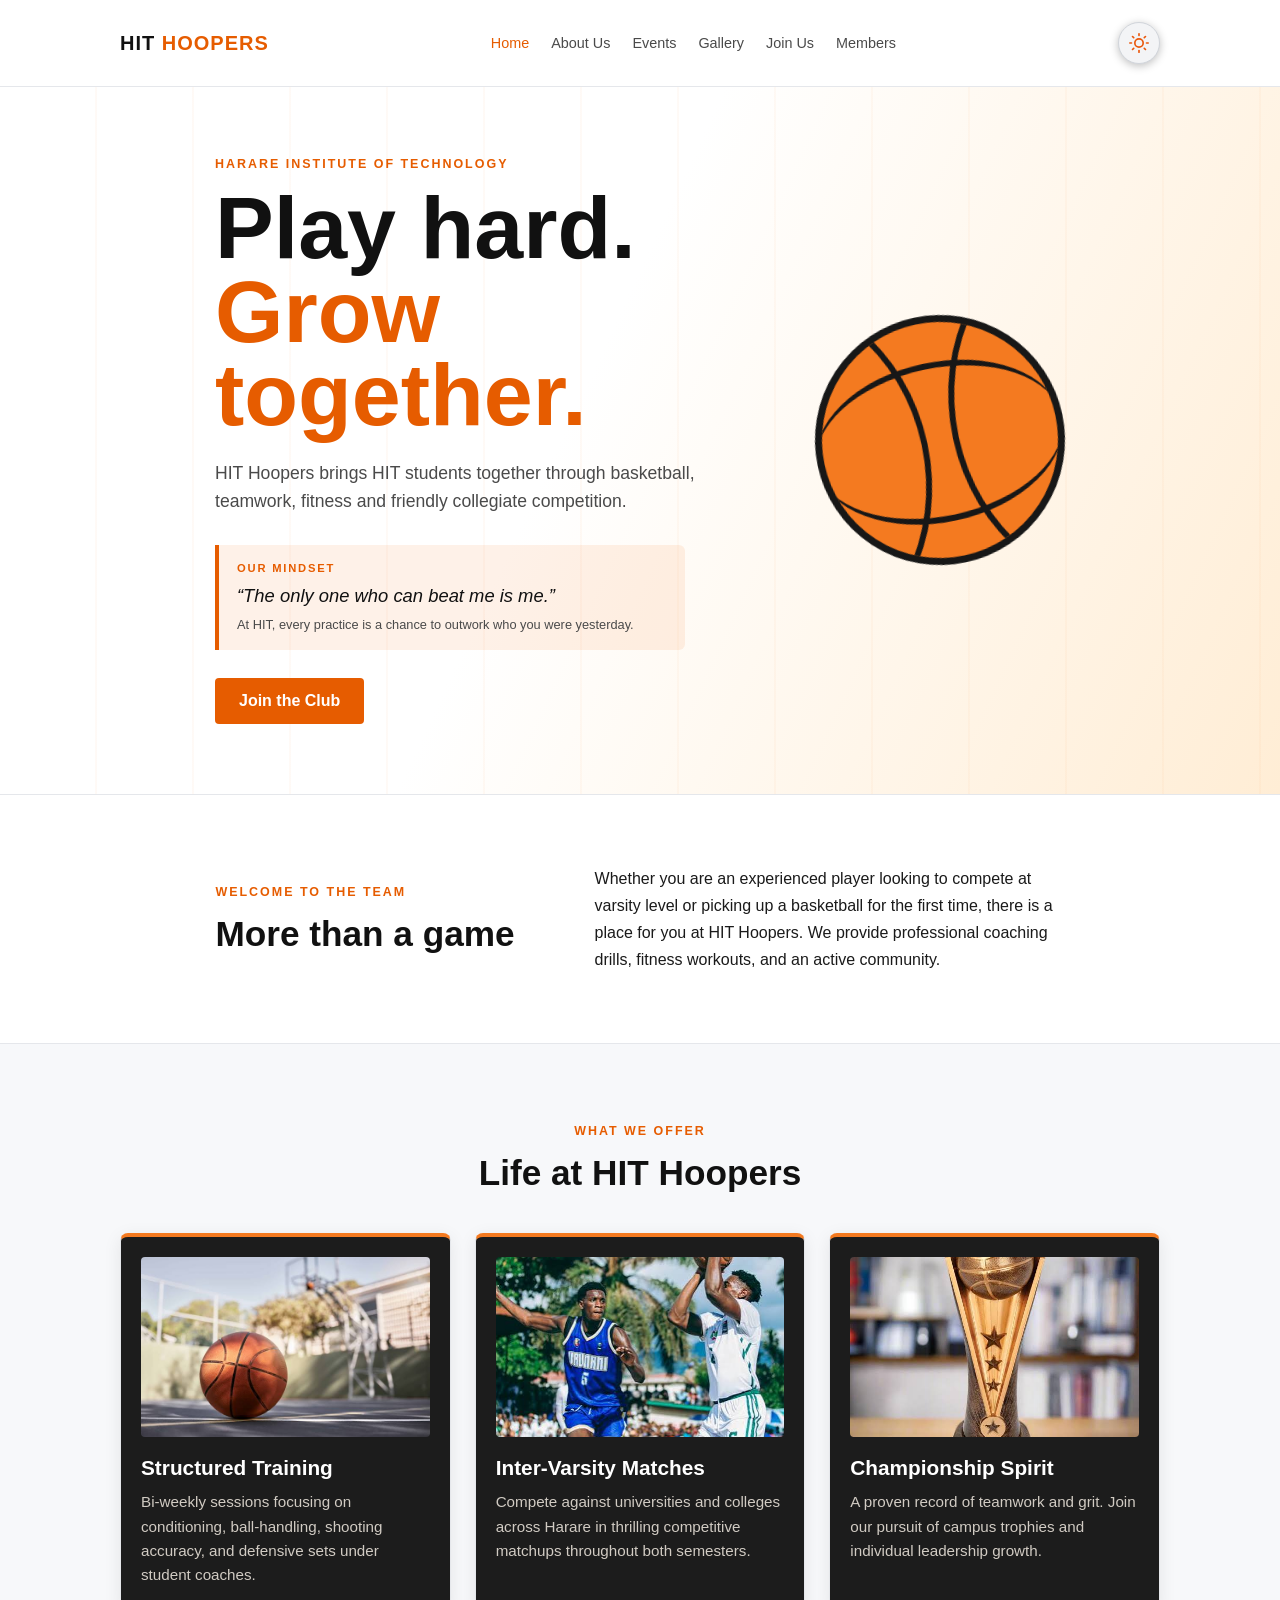
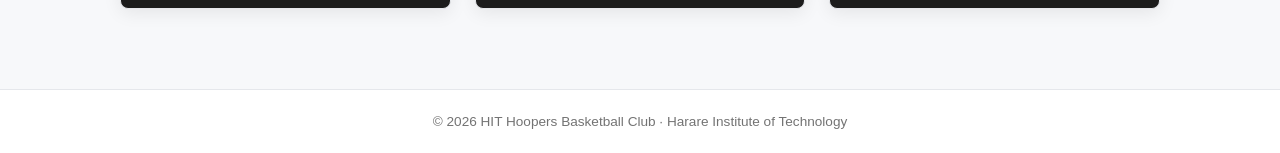
==== commit e4e9af23: "feat(ui): upgrade theme switcher to sleek SVG icon design with cache-busting and instant inline hand" ====
--- a/index.html
+++ b/index.html
@@ -4,11 +4,22 @@
   <meta charset="UTF-8">
   <meta name="viewport" content="width=device-width, initial-scale=1.0">
   <title>HIT Hoopers | Home</title>
-  <link rel="stylesheet" href="css/style.css">
+  <link rel="stylesheet" href="css/style.css?v=2.2">
   <script>
-    (function(){var s=localStorage.getItem('hit_hoopers_theme');var d=window.matchMedia&&window.matchMedia('(prefers-color-scheme: dark)').matches;document.documentElement.setAttribute('data-theme',s||(d?'dark':'light'));})();
+    (function(){
+      var s=localStorage.getItem('hit_hoopers_theme');
+      var d=window.matchMedia&&window.matchMedia('(prefers-color-scheme: dark)').matches;
+      var t=s||(d?'dark':'light');
+      document.documentElement.setAttribute('data-theme',t);
+      window.toggleTheme=function(){
+        var now=document.documentElement.getAttribute('data-theme')||'dark';
+        var next=(now==='light')?'dark':'light';
+        document.documentElement.setAttribute('data-theme',next);
+        localStorage.setItem('hit_hoopers_theme',next);
+      };
+    })();
   </script>
-  <script src="JS/script.js" defer></script>
+  <script src="JS/script.js?v=2.2" defer></script>
 </head>
 <body>
   <header class="site-header">
@@ -24,9 +35,21 @@
         <li><a href="members.php">Members</a></li>
       </ul>
 
-      <button id="theme-toggle" class="theme-toggle-btn" type="button" aria-label="Toggle theme" title="Switch between Dark and Light mode">
-        <span class="theme-icon">🌙</span>
-        <span class="theme-label">Dark</span>
+      <button id="theme-toggle" class="theme-toggle-btn" type="button" onclick="toggleTheme()" aria-label="Toggle light or dark theme" title="Toggle Light / Dark mode">
+        <svg class="theme-icon sun-icon" width="20" height="20" viewBox="0 0 24 24" fill="none" stroke="currentColor" stroke-width="2" stroke-linecap="round" stroke-linejoin="round">
+          <circle cx="12" cy="12" r="5"></circle>
+          <line x1="12" y1="1" x2="12" y2="3"></line>
+          <line x1="12" y1="21" x2="12" y2="23"></line>
+          <line x1="4.22" y1="4.22" x2="5.64" y2="5.64"></line>
+          <line x1="18.36" y1="18.36" x2="19.78" y2="19.78"></line>
+          <line x1="1" y1="12" x2="3" y2="12"></line>
+          <line x1="21" y1="12" x2="23" y2="12"></line>
+          <line x1="4.22" y1="19.78" x2="5.64" y2="18.36"></line>
+          <line x1="18.36" y1="5.64" x2="19.78" y2="4.22"></line>
+        </svg>
+        <svg class="theme-icon moon-icon" width="20" height="20" viewBox="0 0 24 24" fill="none" stroke="currentColor" stroke-width="2" stroke-linecap="round" stroke-linejoin="round">
+          <path d="M21 12.79A9 9 0 1 1 11.21 3 7 7 0 0 0 21 12.79z"></path>
+        </svg>
       </button>
     </nav>
   </header>
--- a/css/style.css
+++ b/css/style.css
@@ -139,33 +139,68 @@
   color: var(--accent);
 }
 
-/* Interactive Theme Toggle Button */
+/* Interactive Theme Toggle Button (Circular SVG Icon Design) */
 .theme-toggle-btn {
   align-items: center;
   background-color: var(--theme-btn-bg);
   border: 1px solid var(--theme-btn-border);
-  border-radius: 20px;
-  color: var(--theme-btn-text);
+  border-radius: 50%;
+  color: var(--accent);
   cursor: pointer;
   display: inline-flex;
-  font-family: inherit;
-  font-size: 0.85rem;
-  font-weight: 600;
-  gap: 7px;
-  padding: 7px 14px;
-  transition: all 0.25s ease;
+  height: 42px;
+  justify-content: center;
+  outline: none;
+  padding: 0;
+  transition: all 0.3s cubic-bezier(0.4, 0, 0.2, 1);
   user-select: none;
+  width: 42px;
+  flex-shrink: 0;
+  box-shadow: 0 2px 8px rgba(0, 0, 0, 0.25);
 }
 
 .theme-toggle-btn:hover {
+  background-color: var(--bg-card-hover);
   border-color: var(--accent);
-  color: var(--accent);
-  transform: translateY(-1px);
+  box-shadow: 0 0 16px rgba(244, 122, 32, 0.4);
+  transform: scale(1.1) rotate(15deg);
+}
+
+.theme-toggle-btn:active {
+  transform: scale(0.95);
 }
 
 .theme-toggle-btn .theme-icon {
-  font-size: 1rem;
-  line-height: 1;
+  display: block;
+  height: 20px;
+  stroke: currentColor;
+  transition: transform 0.3s ease;
+  width: 20px;
+}
+
+/* Display Sun icon in light theme, Moon icon in dark theme */
+.theme-toggle-btn .sun-icon {
+  display: none;
+}
+.theme-toggle-btn .moon-icon {
+  display: block;
+  color: #f47a20;
+}
+
+[data-theme="light"] .theme-toggle-btn .sun-icon {
+  display: block;
+  color: #ea580c;
+}
+[data-theme="light"] .theme-toggle-btn .moon-icon {
+  display: none;
+}
+
+[data-theme="dark"] .theme-toggle-btn .sun-icon {
+  display: none;
+}
+[data-theme="dark"] .theme-toggle-btn .moon-icon {
+  display: block;
+  color: #f47a20;
 }
 
 .hero {
